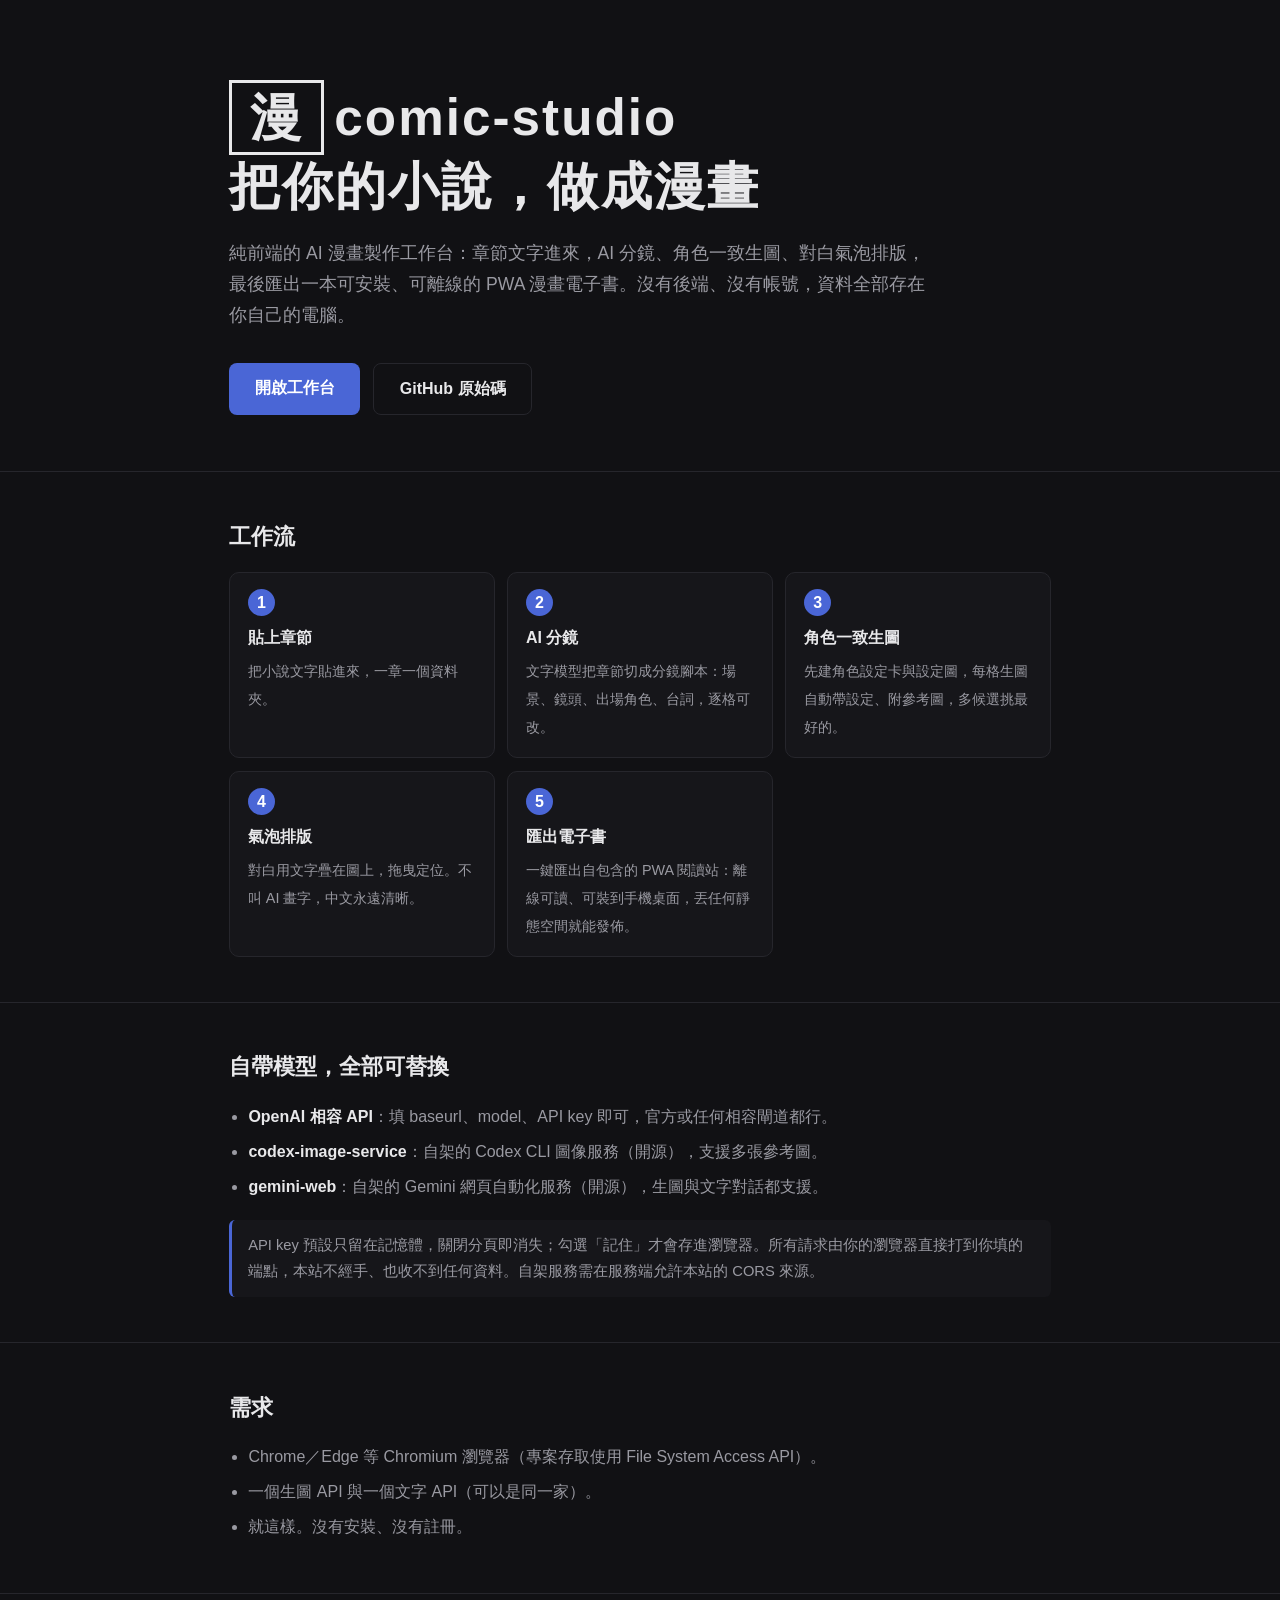
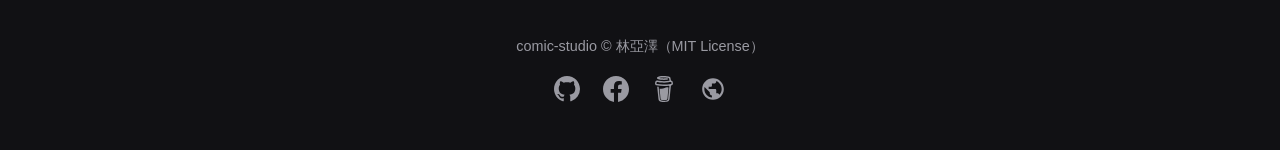
==== index.html @ 3275228b "feat: landing 頁(promo footer 四件套)+README+LICENSE Co-Authored-By: Claude Fable 5 <noreply@anthropic.c" ====
<!DOCTYPE html>
<html lang="zh-Hant">
<head>
<meta charset="utf-8">
<meta name="viewport" content="width=device-width, initial-scale=1">
<title>comic-studio — AI 漫畫製作工作台</title>
<meta name="description" content="把小說做成漫畫的純前端工作台：AI 分鏡、角色一致生圖、氣泡排版，匯出可離線閱讀的 PWA 漫畫電子書。自帶 API key，模型與端點都可替換。">
<link rel="icon" href="data:image/svg+xml,<svg xmlns='http://www.w3.org/2000/svg' viewBox='0 0 100 100'><rect width='100' height='100' rx='18' fill='%23111114'/><text x='50' y='68' font-size='52' text-anchor='middle' fill='%23eee'>漫</text></svg>">
<style>
:root { color-scheme: dark; --bg: #111114; --panel: #16161a; --line: #26262c; --fg: #e8e8ea; --dim: #9a9aa2; --acc: #4a66d6; }
* { margin: 0; box-sizing: border-box; }
body { background: var(--bg); color: var(--fg); font-family: "Noto Sans TC", "PingFang TC", "Microsoft JhengHei", sans-serif; line-height: 1.75; }
.wrap { max-width: 860px; margin: 0 auto; padding: 0 1.2rem; }
header.hero { padding: 5rem 0 3.5rem; border-bottom: 1px solid var(--line); }
.hero h1 { font-size: clamp(2rem, 6vw, 3.2rem); letter-spacing: .04em; line-height: 1.25; }
.hero h1 .frame { display: inline-block; border: 3px solid var(--fg); padding: .05em .35em; margin-right: .2em; }
.hero p.lead { color: var(--dim); font-size: 1.1rem; margin-top: 1.2rem; max-width: 40em; }
.cta { margin-top: 2rem; display: flex; gap: .8rem; flex-wrap: wrap; }
.cta a { display: inline-block; padding: .7rem 1.6rem; border-radius: 8px; text-decoration: none; font-weight: 600; }
.cta a.go { background: var(--acc); color: #fff; }
.cta a.gh { border: 1px solid var(--line); color: var(--fg); }
section { padding: 2.8rem 0; border-bottom: 1px solid var(--line); }
h2 { font-size: 1.4rem; margin-bottom: 1rem; }
.steps { display: grid; grid-template-columns: repeat(auto-fit, minmax(230px, 1fr)); gap: .8rem; counter-reset: s; }
.step { background: var(--panel); border: 1px solid var(--line); border-radius: 10px; padding: 1rem 1.1rem; }
.step::before { counter-increment: s; content: counter(s); display: inline-block; width: 1.7em; height: 1.7em; line-height: 1.7em; text-align: center; background: var(--acc); color: #fff; border-radius: 50%; font-weight: 700; margin-bottom: .5rem; }
.step strong { display: block; margin-bottom: .3rem; }
.step span { color: var(--dim); font-size: .9rem; }
ul.plain { padding-left: 1.2em; color: var(--dim); }
ul.plain li { margin: .45em 0; }
ul.plain b { color: var(--fg); }
code { background: var(--panel); border: 1px solid var(--line); border-radius: 4px; padding: .1em .4em; font-size: .9em; }
.note { background: var(--panel); border-left: 3px solid var(--acc); border-radius: 6px; padding: .8rem 1rem; color: var(--dim); font-size: .92rem; margin-top: 1.2rem; }
footer.title-footer { padding: 2.5rem 0 3rem; text-align: center; color: var(--dim); font-size: .9rem; }
.footer-icons { display: flex; justify-content: center; gap: 1.4rem; margin-top: 1rem; }
.footer-icons a { color: var(--dim); display: inline-flex; }
.footer-icons a:hover { color: var(--fg); }
.footer-icons svg { width: 26px; height: 26px; fill: currentColor; }
</style>
</head>
<body>
<header class="hero"><div class="wrap">
  <h1><span class="frame">漫</span>comic-studio<br>把你的小說，做成漫畫</h1>
  <p class="lead">純前端的 AI 漫畫製作工作台：章節文字進來，AI 分鏡、角色一致生圖、對白氣泡排版，最後匯出一本可安裝、可離線的 PWA 漫畫電子書。沒有後端、沒有帳號，資料全部存在你自己的電腦。</p>
  <div class="cta">
    <a class="go" href="studio.html">開啟工作台</a>
    <a class="gh" href="https://github.com/yazelin/comic-studio">GitHub 原始碼</a>
  </div>
</div></header>

<section><div class="wrap">
  <h2>工作流</h2>
  <div class="steps">
    <div class="step"><strong>貼上章節</strong><span>把小說文字貼進來，一章一個資料夾。</span></div>
    <div class="step"><strong>AI 分鏡</strong><span>文字模型把章節切成分鏡腳本：場景、鏡頭、出場角色、台詞，逐格可改。</span></div>
    <div class="step"><strong>角色一致生圖</strong><span>先建角色設定卡與設定圖，每格生圖自動帶設定、附參考圖，多候選挑最好的。</span></div>
    <div class="step"><strong>氣泡排版</strong><span>對白用文字疊在圖上，拖曳定位。不叫 AI 畫字，中文永遠清晰。</span></div>
    <div class="step"><strong>匯出電子書</strong><span>一鍵匯出自包含的 PWA 閱讀站：離線可讀、可裝到手機桌面，丟任何靜態空間就能發佈。</span></div>
  </div>
</div></section>

<section><div class="wrap">
  <h2>自帶模型，全部可替換</h2>
  <ul class="plain">
    <li><b>OpenAI 相容 API</b>：填 baseurl、model、API key 即可，官方或任何相容閘道都行。</li>
    <li><b>codex-image-service</b>：自架的 Codex CLI 圖像服務（開源），支援多張參考圖。</li>
    <li><b>gemini-web</b>：自架的 Gemini 網頁自動化服務（開源），生圖與文字對話都支援。</li>
  </ul>
  <div class="note">API key 預設只留在記憶體，關閉分頁即消失；勾選「記住」才會存進瀏覽器。所有請求由你的瀏覽器直接打到你填的端點，本站不經手、也收不到任何資料。自架服務需在服務端允許本站的 CORS 來源。</div>
</div></section>

<section><div class="wrap">
  <h2>需求</h2>
  <ul class="plain">
    <li>Chrome／Edge 等 Chromium 瀏覽器（專案存取使用 File System Access API）。</li>
    <li>一個生圖 API 與一個文字 API（可以是同一家）。</li>
    <li>就這樣。沒有安裝、沒有註冊。</li>
  </ul>
</div></section>

<footer class="title-footer"><div class="wrap">
  <div>comic-studio © 林亞澤（MIT License）</div>
  <div class="footer-icons">
    <a href="https://github.com/yazelin/comic-studio" aria-label="GitHub" title="GitHub"><svg viewBox="0 0 16 16"><path d="M8 0C3.58 0 0 3.58 0 8c0 3.54 2.29 6.53 5.47 7.59.4.07.55-.17.55-.38 0-.19-.01-.82-.01-1.49-2.01.37-2.53-.49-2.69-.94-.09-.23-.48-.94-.82-1.13-.28-.15-.68-.52-.01-.53.63-.01 1.08.58 1.23.82.72 1.21 1.87.87 2.33.66.07-.52.28-.87.51-1.07-1.78-.2-3.64-.89-3.64-3.95 0-.87.31-1.59.82-2.15-.08-.2-.36-1.02.08-2.12 0 0 .67-.21 2.2.82.64-.18 1.32-.27 2-.27s1.36.09 2 .27c1.53-1.04 2.2-.82 2.2-.82.44 1.1.16 1.92.08 2.12.51.56.82 1.27.82 2.15 0 3.07-1.87 3.75-3.65 3.95.29.25.54.73.54 1.48 0 1.07-.01 1.93-.01 2.2 0 .21.15.46.55.38A8.01 8.01 0 0 0 16 8c0-4.42-3.58-8-8-8z"/></svg></a>
    <a href="https://www.facebook.com/yaze.lin.gm" aria-label="Facebook" title="Facebook"><svg viewBox="0 0 24 24"><path d="M24 12.07C24 5.4 18.63 0 12 0S0 5.4 0 12.07C0 18.1 4.39 23.09 10.13 24v-8.44H7.08v-3.49h3.05V9.41c0-3.02 1.79-4.7 4.53-4.7 1.31 0 2.68.24 2.68.24v2.97h-1.51c-1.49 0-1.95.93-1.95 1.89v2.26h3.32l-.53 3.49h-2.79V24C19.61 23.09 24 18.1 24 12.07z"/></svg></a>
    <a href="https://buymeacoffee.com/yazelin" aria-label="Buy Me a Coffee" title="請亞澤喝杯咖啡"><svg viewBox="0 0 24 24"><path d="M20.216 6.415l-.132-.666c-.119-.598-.388-1.163-1.001-1.379-.197-.069-.42-.098-.57-.241-.152-.143-.196-.366-.231-.572-.065-.378-.125-.756-.192-1.133-.057-.325-.102-.69-.25-.987-.195-.4-.597-.634-.996-.788a5.723 5.723 0 00-.626-.194c-1-.263-2.05-.36-3.077-.416a25.834 25.834 0 00-3.7.062c-.915.083-1.88.184-2.75.5-.318.116-.646.256-.888.501-.297.302-.393.77-.177 1.146.154.267.415.456.692.58.36.162.737.284 1.123.366 1.075.238 2.189.331 3.287.37 1.218.05 2.437.01 3.65-.118.299-.033.598-.073.896-.119.352-.054.578-.513.474-.834-.124-.383-.457-.531-.834-.473-.466.074-.96.108-1.382.146-1.177.08-2.358.082-3.536.006a22.228 22.228 0 01-1.157-.107c-.086-.01-.18-.025-.258-.036-.243-.036-.484-.08-.724-.13-.111-.027-.111-.185 0-.212h.005c.277-.06.557-.108.838-.147h.002c.131-.009.263-.032.394-.048a25.076 25.076 0 013.426-.12c.674.019 1.347.067 2.017.144l.228.031c.267.04.533.088.798.145.392.085.895.113 1.07.542.055.137.08.288.111.431l.319 1.484a.237.237 0 01-.199.284h-.003c-.037.006-.075.01-.112.015a36.704 36.704 0 01-4.743.295 37.059 37.059 0 01-4.699-.304c-.14-.017-.293-.042-.417-.06-.326-.048-.649-.108-.973-.161-.393-.065-.768-.032-1.123.161-.29.16-.527.404-.675.701-.154.316-.199.66-.267 1-.069.34-.176.707-.135 1.056.087.753.613 1.365 1.37 1.502a39.69 39.69 0 0011.343.376.483.483 0 01.535.53l-.071.697-1.018 9.907c-.041.41-.047.832-.125 1.237-.122.637-.553 1.028-1.182 1.171-.577.131-1.165.2-1.756.205-.656.004-1.31-.025-1.966-.022-.699.004-1.556-.06-2.095-.58-.475-.458-.54-1.174-.605-1.793l-.731-7.013-.322-3.094c-.037-.351-.286-.695-.678-.678-.336.015-.718.3-.678.679l.228 2.185.949 9.112c.147 1.344 1.174 2.068 2.446 2.272.742.12 1.503.144 2.257.156.966.016 1.942.053 2.892-.122 1.408-.258 2.465-1.198 2.616-2.657.34-3.332.683-6.663 1.024-9.995l.215-2.087a.484.484 0 01.39-.426c.402-.078.787-.212 1.074-.518.455-.488.546-1.124.385-1.766zm-1.478.772c-.145.137-.363.201-.578.233-2.416.359-4.866.54-7.308.46-1.748-.06-3.477-.254-5.207-.498-.17-.024-.353-.055-.47-.18-.22-.236-.111-.71-.054-.995.052-.26.152-.609.463-.646.484-.057 1.046.148 1.526.22.577.088 1.156.159 1.737.212 2.48.226 5.002.19 7.472-.14.45-.06.899-.13 1.345-.21.399-.072.84-.206 1.08.206.166.281.188.657.162.974a.544.544 0 01-.169.364zm-6.159 3.9c-.862.37-1.84.788-3.109.788a5.884 5.884 0 01-1.569-.217l.877 9.004c.065.78.717 1.38 1.5 1.38 0 0 1.243.065 1.658.065.447 0 1.786-.065 1.786-.065.783 0 1.434-.6 1.499-1.38l.94-9.95a3.996 3.996 0 00-1.322-.238c-.826 0-1.491.284-2.26.613z"/></svg></a>
  </div>
</div></footer>
<!-- yz-promo-footer v8 | 三件套+BMC 注意力效果 | https://github.com/yazelin/promo-footer-skill -->
<script>
(function(){"use strict";
if(window.__yzPromoInit)return;window.__yzPromoInit=1;
try{if(window.matchMedia&&matchMedia("(prefers-reduced-motion: reduce)").matches)return}catch(e){}
var REPO="comic-studio",INJECT=false,ADDBLOG=true;
var GH=REPO?"https://github.com/yazelin/"+REPO:"https://github.com/yazelin";
var LINES=["嘿，這裡這裡，我是咖啡按鈕","我是一顆很努力的按鈕，求被點一下","噓，亞澤不知道我在偷偷拉贊助","你看我跳得這麼賣力，不請一杯嗎？","不請也沒關係，你來玩我就很開心","免費給你玩的，想寵亞澤再說","一杯咖啡，是下一個作品的燃料","你的咖啡會變成下一個作品，真的","咖啡因進入亞澤體內，程式碼就會長出來","亞澤說，有人請咖啡他會開心一整天","只是一杯咖啡，但亞澤會記得你","用愛發電中，咖啡因可提升發電效率","覺得好玩嗎？抖內一下下","這個網站沒有廣告，只有我這顆按鈕"];
var ICONS={blog:'<svg viewBox="0 0 24 24" width="18" height="18" fill="currentColor" aria-hidden="true"><path d="M12 2C6.48 2 2 6.48 2 12s4.48 10 10 10 10-4.48 10-10S17.52 2 12 2zm-1 17.93c-3.95-.49-7-3.85-7-7.93 0-.62.08-1.21.21-1.79L9 15v1c0 1.1.9 2 2 2v1.93zm6.9-2.54c-.26-.81-1-1.39-1.9-1.39h-1v-3c0-.55-.45-1-1-1H8v-2h2c.55 0 1-.45 1-1V7h2c1.1 0 2-.9 2-2v-.41c2.93 1.19 5 4.06 5 7.41 0 2.08-.8 3.97-2.1 5.39z"/></svg>',gh:'<svg viewBox="0 0 24 24" width="18" height="18" fill="currentColor" aria-hidden="true"><path d="M12 .297c-6.63 0-12 5.373-12 12 0 5.303 3.438 9.8 8.205 11.385.6.113.82-.258.82-.577 0-.285-.01-1.04-.015-2.04-3.338.724-4.042-1.61-4.042-1.61C4.422 18.07 3.633 17.7 3.633 17.7c-1.087-.744.084-.729.084-.729 1.205.084 1.838 1.236 1.838 1.236 1.07 1.835 2.809 1.305 3.495.998.108-.776.417-1.305.76-1.605-2.665-.3-5.466-1.332-5.466-5.93 0-1.31.465-2.38 1.235-3.22-.135-.303-.54-1.523.105-3.176 0 0 1.005-.322 3.3 1.23.96-.267 1.98-.399 3-.405 1.02.006 2.04.138 3 .405 2.28-1.552 3.285-1.23 3.285-1.23.645 1.653.24 2.873.12 3.176.765.84 1.23 1.91 1.23 3.22 0 4.61-2.805 5.625-5.475 5.92.42.36.81 1.096.81 2.22 0 1.606-.015 2.896-.015 3.286 0 .315.21.69.825.57C20.565 22.092 24 17.592 24 12.297c0-6.627-5.373-12-12-12"/></svg>',fb:'<svg viewBox="0 0 24 24" width="18" height="18" fill="currentColor" aria-hidden="true"><path d="M9.101 23.691v-7.98H6.627v-3.667h2.474v-1.58c0-4.085 1.848-5.978 5.858-5.978.401 0 .955.042 1.468.103a8.68 8.68 0 0 1 1.141.195v3.325a8.623 8.623 0 0 0-.653-.036 26.805 26.805 0 0 0-.733-.009c-.707 0-1.259.096-1.675.309a1.686 1.686 0 0 0-.679.622c-.258.42-.374.995-.374 1.752v1.297h3.919l-.386 2.103-.287 1.564h-3.246v8.245C19.396 23.238 24 18.179 24 12.044c0-6.627-5.373-12-12-12s-12 5.373-12 12c0 5.628 3.874 10.35 9.101 11.647Z"/></svg>',bmc:'<svg viewBox="0 0 24 24" width="18" height="18" fill="currentColor" aria-hidden="true"><path d="M20.216 6.415l-.132-.666c-.119-.598-.388-1.163-1.001-1.379-.197-.069-.42-.098-.57-.241-.152-.143-.196-.366-.231-.572-.065-.378-.125-.756-.192-1.133-.057-.325-.102-.69-.25-.987-.195-.4-.597-.634-.996-.788a5.723 5.723 0 00-.626-.194c-1-.263-2.05-.36-3.077-.416a25.834 25.834 0 00-3.7.062c-.915.083-1.88.184-2.75.5-.318.116-.646.256-.888.501-.297.302-.393.77-.177 1.146.154.267.415.456.692.58.36.162.737.284 1.123.366 1.075.238 2.189.331 3.287.37 1.218.05 2.437.01 3.65-.118.299-.033.598-.073.896-.119.352-.054.578-.513.474-.834-.124-.383-.457-.531-.834-.473-.466.074-.96.108-1.382.146-1.177.08-2.358.082-3.536.006a22.228 22.228 0 01-1.157-.107c-.086-.01-.18-.025-.258-.036-.243-.036-.484-.08-.724-.13-.111-.027-.111-.185 0-.212h.005c.277-.06.557-.108.838-.147h.002c.131-.009.263-.032.394-.048a25.076 25.076 0 013.426-.12c.674.019 1.347.067 2.017.144l.228.031c.267.04.533.088.798.145.392.085.895.113 1.07.542.055.137.08.288.111.431l.319 1.484a.237.237 0 01-.199.284h-.003c-.037.006-.075.01-.112.015a36.704 36.704 0 01-4.743.295 37.059 37.059 0 01-4.699-.304c-.14-.017-.293-.042-.417-.06-.326-.048-.649-.108-.973-.161-.393-.065-.768-.032-1.123.161-.29.16-.527.404-.675.701-.154.316-.199.66-.267 1-.069.34-.176.707-.135 1.056.087.753.613 1.365 1.37 1.502a39.69 39.69 0 0011.343.376.483.483 0 01.535.53l-.071.697-1.018 9.907c-.041.41-.047.832-.125 1.237-.122.637-.553 1.028-1.182 1.171-.577.131-1.165.2-1.756.205-.656.004-1.31-.025-1.966-.022-.699.004-1.556-.06-2.095-.58-.475-.458-.54-1.174-.605-1.793l-.731-7.013-.322-3.094c-.037-.351-.286-.695-.678-.678-.336.015-.718.3-.678.679l.228 2.185.949 9.112c.147 1.344 1.174 2.068 2.446 2.272.742.12 1.503.144 2.257.156.966.016 1.942.053 2.892-.122 1.408-.258 2.465-1.198 2.616-2.657.34-3.332.683-6.663 1.024-9.995l.215-2.087a.484.484 0 01.39-.426c.402-.078.787-.212 1.074-.518.455-.488.546-1.124.385-1.766zm-1.478.772c-.145.137-.363.201-.578.233-2.416.359-4.866.54-7.308.46-1.748-.06-3.477-.254-5.207-.498-.17-.024-.353-.055-.47-.18-.22-.236-.111-.71-.054-.995.052-.26.152-.609.463-.646.484-.057 1.046.148 1.526.22.577.088 1.156.159 1.737.212 2.48.226 5.002.19 7.472-.14.45-.06.899-.13 1.345-.21.399-.072.84-.206 1.08.206.166.281.188.657.162.974a.544.544 0 01-.169.364zm-6.159 3.9c-.862.37-1.84.788-3.109.788a5.884 5.884 0 01-1.569-.217l.877 9.004c.065.78.717 1.38 1.5 1.38 0 0 1.243.065 1.658.065.447 0 1.786-.065 1.786-.065.783 0 1.434-.6 1.499-1.38l.94-9.95a3.996 3.996 0 00-1.322-.238c-.826 0-1.491.284-2.26.613z"/></svg>'};
var CSS="@keyframes yzIdle{0%,55%,100%{transform:translateY(0)}62%{transform:translateY(-4px)}70%{transform:translateY(0)}78%{transform:translateY(-2px)}84%{transform:translateY(0)}}"+
".yz-idle{animation:yzIdle 2.6s ease-in-out infinite}"+
"@keyframes yzHop{0%,100%{transform:translateY(0)}20%{transform:translateY(-6px) scale(1.04)}40%{transform:translateY(0) scale(1)}55%{transform:translateY(-3px)}70%{transform:translateY(0)}}"+
".yz-hop{animation:yzHop .9s cubic-bezier(.36,.07,.19,.97)}"+
".yz-bubble{position:fixed;z-index:2147483000;max-width:200px;padding:6px 11px;border-radius:14px;background:#fffdf7;color:#4a3f35;border:1px solid rgba(0,0,0,.1);box-shadow:0 4px 14px rgba(0,0,0,.18);font:13px/1.5 system-ui,-apple-system,'Noto Sans TC',sans-serif;pointer-events:none;opacity:0;transform:translateY(5px);transition:opacity .25s ease,transform .25s ease}"+
".yz-bubble.yz-on{opacity:1;transform:translateY(0)}"+
".yz-bubble::after{content:'';position:absolute;left:var(--yz-tail,50%);margin-left:-6px;border:6px solid transparent}"+
".yz-bubble.yz-above::after{bottom:-6px;border-bottom:0;border-top:6px solid #fffdf7}"+
".yz-bubble.yz-below::after{top:-6px;border-top:0;border-bottom:6px solid #fffdf7}"+
".yz-cluster{position:fixed;right:12px;bottom:12px;z-index:2147482999;display:flex;gap:10px}"+
".yz-cluster a{display:inline-flex;align-items:center;justify-content:center;width:38px;height:38px;border-radius:50%;background:rgba(22,26,35,.72);color:#fff;border:1px solid rgba(255,255,255,.28);backdrop-filter:blur(4px);transition:transform .15s,background .15s}"+
".yz-cluster a:hover{transform:translateY(-2px);background:rgba(22,26,35,.92)}";
var bubble,anchor;
function addCss(){if(document.getElementById("yz-promo-css"))return;var s=document.createElement("style");s.id="yz-promo-css";s.textContent=CSS;document.head.appendChild(s)}
function inFooter(el){try{return !!(el.closest&&el.closest('footer,nav,[class*="footer"],[id*="footer"]'))}catch(e){return false}}
function findAnchor(){var as=document.querySelectorAll('a[href*="buymeacoffee.com/yazelin"]');if(!as.length)return null;
var vis=[],i,r;for(i=0;i<as.length;i++){r=as[i].getBoundingClientRect();if(r.width||r.height)vis.push(as[i])}
var pool=vis.length?vis:[].slice.call(as);
for(i=0;i<pool.length;i++)if(inFooter(pool[i]))return pool[i];
return pool[pool.length-1]}
function inject(){if(!INJECT||findAnchor()||document.querySelector(".yz-cluster"))return;
var n=document.createElement("nav");n.className="yz-cluster";n.setAttribute("aria-label","作者連結");
n.innerHTML='<a href="'+GH+'" target="_blank" rel="noopener" aria-label="GitHub 原始碼" title="GitHub 原始碼">'+ICONS.gh+'</a>'+
'<a href="https://www.facebook.com/yaze.lin.gm" target="_blank" rel="noopener" aria-label="Facebook" title="Facebook">'+ICONS.fb+'</a>'+
'<a href="https://buymeacoffee.com/yazelin" target="_blank" rel="noopener" aria-label="請亞澤喝杯咖啡 Buy me a coffee" title="請亞澤喝杯咖啡 Buy me a coffee">'+ICONS.bmc+'</a>'+
(ADDBLOG?'<a class="yz-blog" href="https://yazelin.github.io/" target="_blank" rel="noopener" aria-label="亞澤的部落格" title="亞澤的部落格">'+ICONS.blog+'</a>':'');
document.body.appendChild(n)}
function blogLinked(){var as=document.querySelectorAll('a[href^="https://yazelin.github.io"]');for(var i=0;i<as.length;i++){try{if(new URL(as[i].href).pathname==="/")return true}catch(e){}}return false}
function addBlog(){if(!ADDBLOG||document.querySelector(".yz-blog")||blogLinked()||!inFooter(anchor))return;
var c=anchor.cloneNode(true);c.classList.remove("yz-hop");c.classList.add("yz-blog");
c.href="https://yazelin.github.io/";c.setAttribute("aria-label","亞澤的部落格");c.setAttribute("title","亞澤的部落格");
if(c.querySelector("svg")){var sv=c.querySelector("svg");sv.outerHTML=ICONS.blog;var extra=c.querySelectorAll("svg");if(extra.length>1)for(var j=1;j<extra.length;j++)extra[j].remove()}else{c.textContent="部落格"}
anchor.parentNode.insertBefore(c,anchor.nextSibling)}
function hop(){anchor.classList.remove("yz-hop");void anchor.offsetWidth;anchor.classList.add("yz-hop")}
var shown=0,MAX_SHOWS=3;
function say(){if(document.hidden)return;var r=anchor.getBoundingClientRect();if(!r.width&&!r.height)return;if(r.bottom<0||r.top>innerHeight)return;shown++;
bubble.textContent=LINES[Math.floor(Math.random()*LINES.length)];
bubble.classList.remove("yz-on","yz-above","yz-below");
bubble.style.left="0px";bubble.style.top="0px";
var bw=bubble.offsetWidth,bh=bubble.offsetHeight,cx=r.left+r.width/2;
var left=Math.max(8,Math.min(cx-bw/2,innerWidth-bw-8));
var above=r.top-bh-12>=8;
bubble.style.left=left+"px";
bubble.style.top=(above?r.top-bh-12:r.bottom+12)+"px";
bubble.classList.add(above?"yz-above":"yz-below");
bubble.style.setProperty("--yz-tail",Math.max(12,Math.min(cx-left,bw-12))+"px");
hop();
requestAnimationFrame(function(){bubble.classList.add("yz-on")});
setTimeout(function(){bubble.classList.remove("yz-on")},4200)}
function start(){addCss();inject();anchor=findAnchor();if(!anchor)return false;
try{if(getComputedStyle(anchor).display==="inline")anchor.style.display="inline-block"}catch(e){}
anchor.classList.add("yz-idle");
anchor.addEventListener("animationend",function(e){if(e.animationName==="yzHop")anchor.classList.remove("yz-hop")});
try{addBlog()}catch(e){}
bubble=document.createElement("div");bubble.className="yz-bubble";bubble.setAttribute("aria-hidden","true");document.body.appendChild(bubble);
window.__yzPromo=say;
(function loop(first){if(shown>=MAX_SHOWS)return;setTimeout(function(){say();loop(false)},first?18e3+Math.random()*12e3:9e4+Math.random()*9e4)})(true);
return true}
function boot(){var tries=0;(function t(){if(start())return;if(++tries<20)setTimeout(t,1500)})()}
if(document.readyState==="loading")document.addEventListener("DOMContentLoaded",boot);else boot();
})();
</script>

</body>
</html>
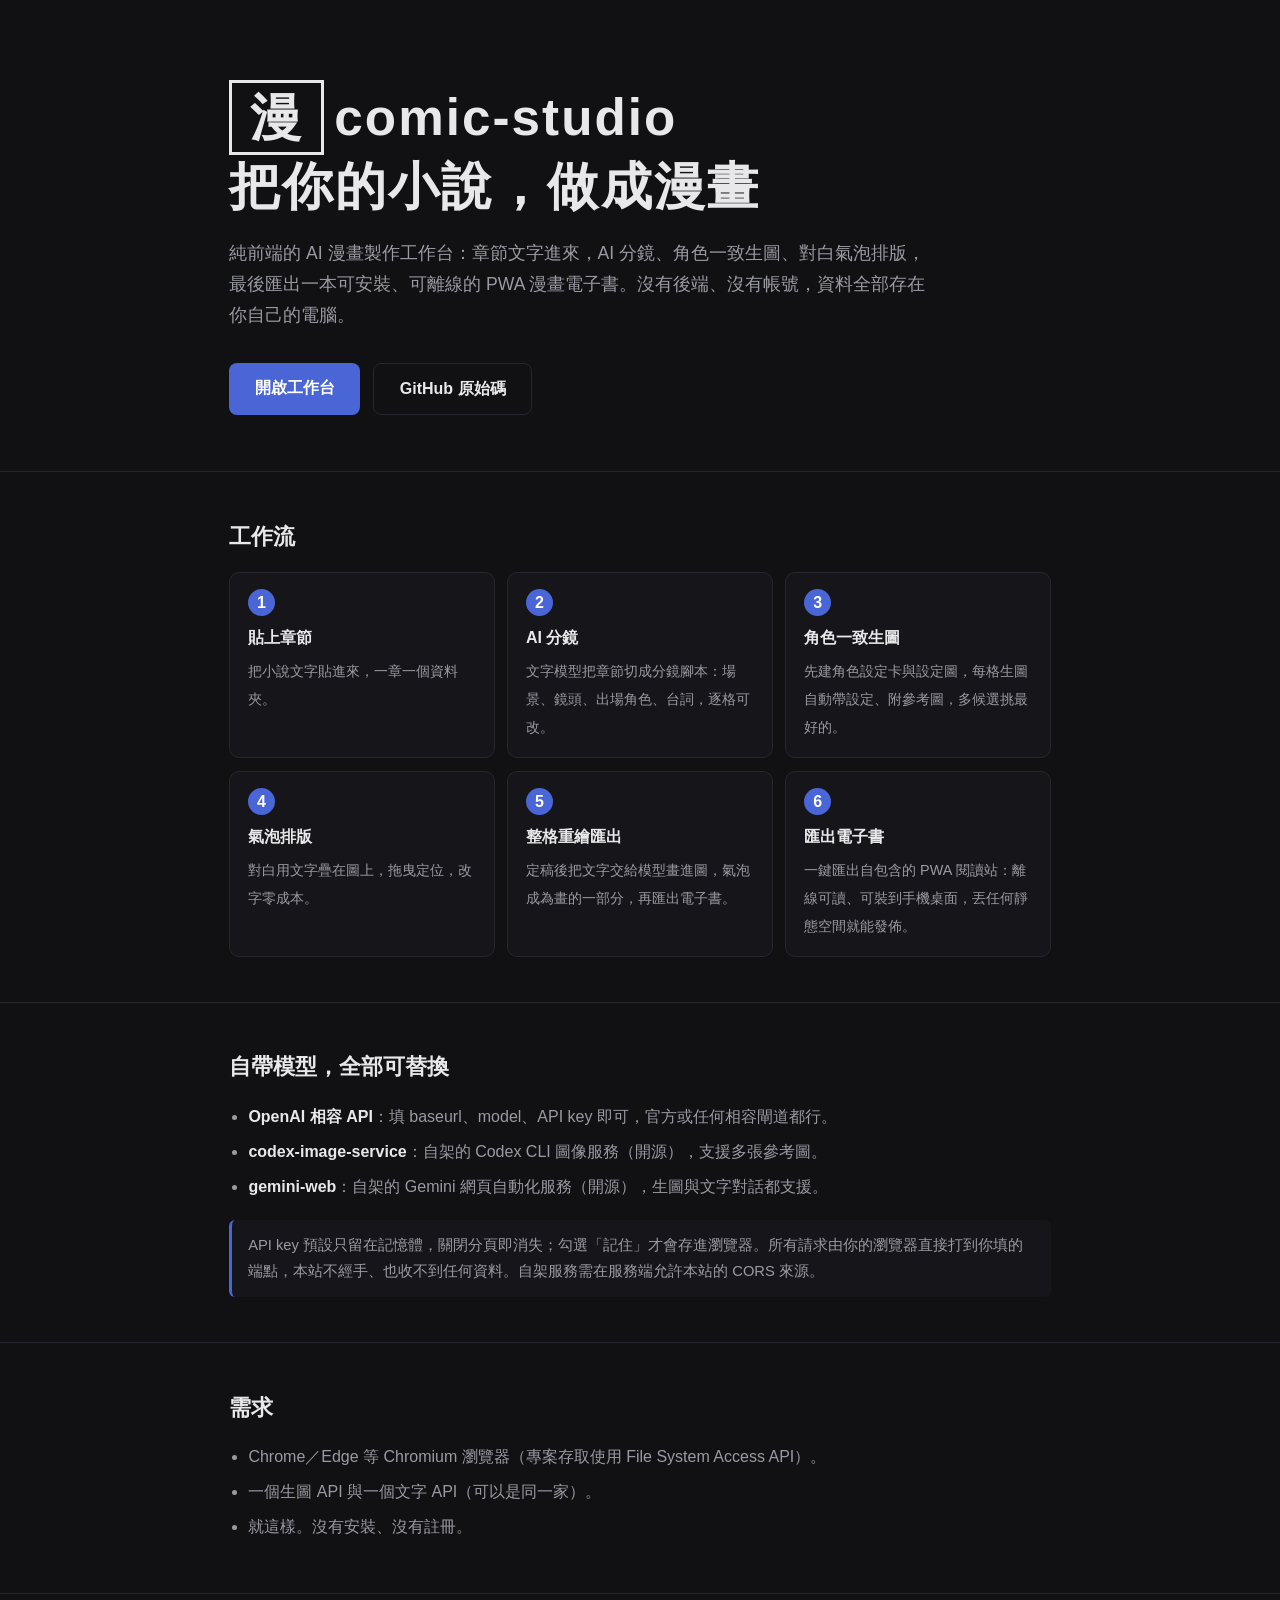
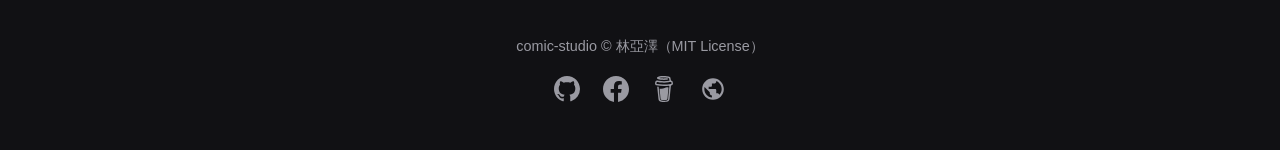
==== commit 9c00d022: "feat: 第7步「匯出」專屬頁——整格重繪把排版文字畫進圖 - 排版(6)回歸純排版:只決定字的內容+大概位置 - 新增匯出站(7):整章重繪(略過已完成/停止/單格重繪)、成品存 chapters" ====
--- a/index.html
+++ b/index.html
@@ -54,7 +54,8 @@
     <div class="step"><strong>貼上章節</strong><span>把小說文字貼進來，一章一個資料夾。</span></div>
     <div class="step"><strong>AI 分鏡</strong><span>文字模型把章節切成分鏡腳本：場景、鏡頭、出場角色、台詞，逐格可改。</span></div>
     <div class="step"><strong>角色一致生圖</strong><span>先建角色設定卡與設定圖，每格生圖自動帶設定、附參考圖，多候選挑最好的。</span></div>
-    <div class="step"><strong>氣泡排版</strong><span>對白用文字疊在圖上，拖曳定位。不叫 AI 畫字，中文永遠清晰。</span></div>
+    <div class="step"><strong>氣泡排版</strong><span>對白用文字疊在圖上，拖曳定位，改字零成本。</span></div>
+    <div class="step"><strong>整格重繪匯出</strong><span>定稿後把文字交給模型畫進圖，氣泡成為畫的一部分，再匯出電子書。</span></div>
     <div class="step"><strong>匯出電子書</strong><span>一鍵匯出自包含的 PWA 閱讀站：離線可讀、可裝到手機桌面，丟任何靜態空間就能發佈。</span></div>
   </div>
 </div></section>
